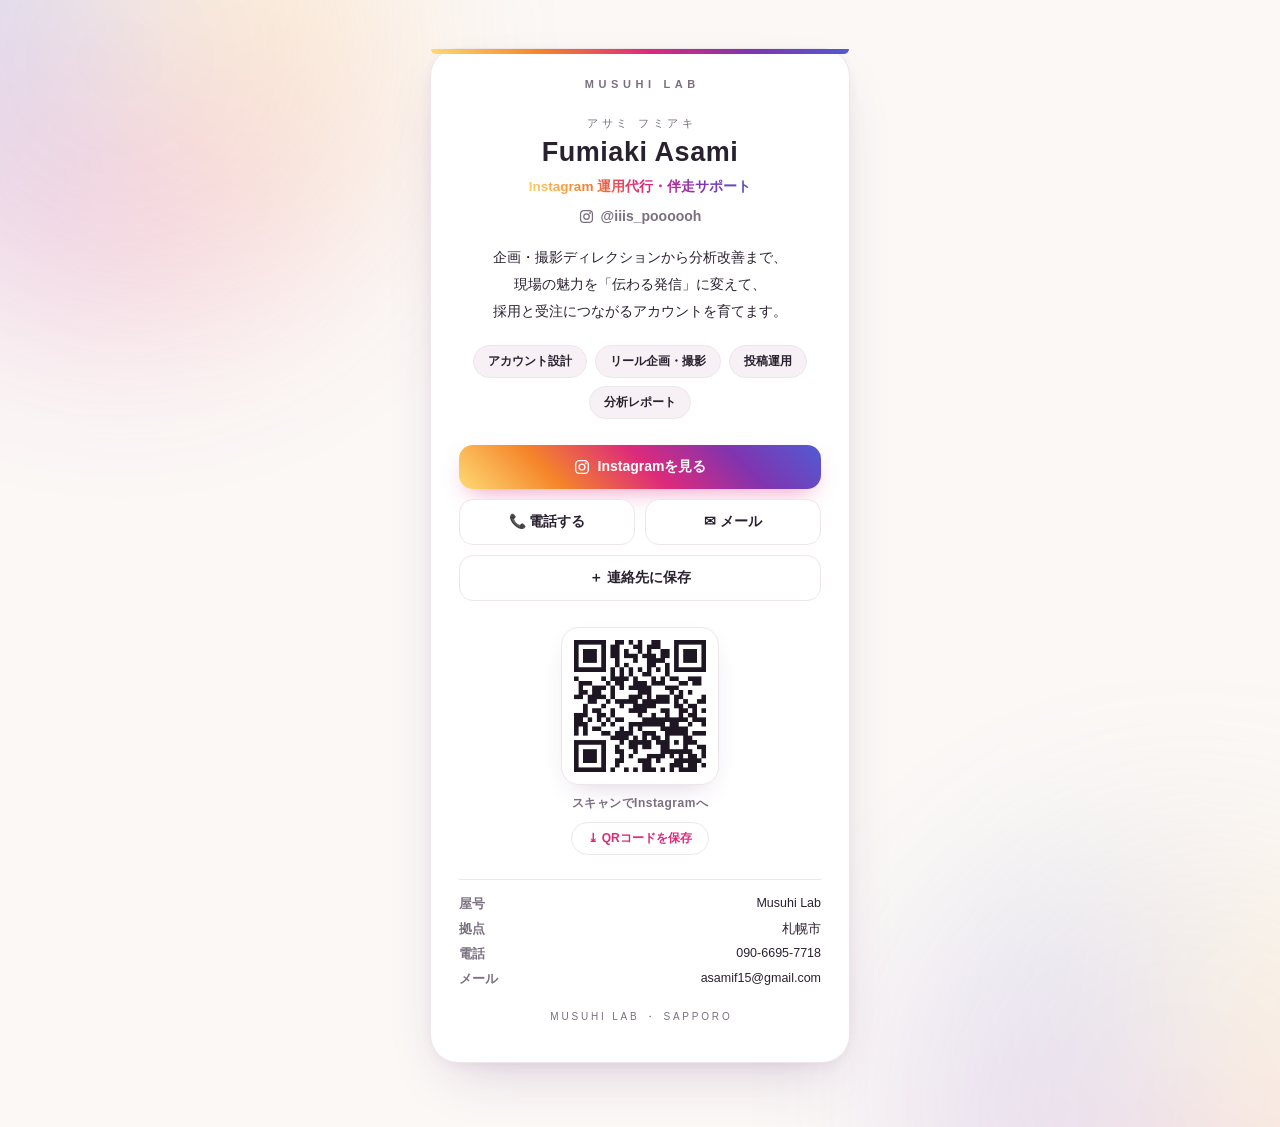
==== index.html @ e3f8425b "feat: Musuhi Lab online business card" ====
<!DOCTYPE html>
<html lang="ja">
<head>
<meta charset="utf-8">
<meta name="viewport" content="width=device-width, initial-scale=1">
<title>Fumiaki Asami｜Musuhi Lab オンライン名刺</title>
<meta name="description" content="Musuhi Lab（札幌）Fumiaki Asami — Instagram運用代行・伴走サポートのオンライン名刺">
<meta property="og:title" content="Fumiaki Asami｜Musuhi Lab">
<meta property="og:description" content="Instagram運用代行・伴走サポート（札幌）">
<link rel="icon" href="data:image/svg+xml,<svg xmlns=%22http://www.w3.org/2000/svg%22 viewBox=%220 0 100 100%22><text y=%22.9em%22 font-size=%2290%22>📸</text></svg>">
</head>
<body>
<style>
  :root {
    --bg: #FBF8F6;
    --card: #FFFFFF;
    --ink: #2A2130;
    --muted: #7A6F80;
    --line: #EDE6EA;
    --chip-bg: #F7F0F4;
    --btn-ghost: #FFFFFF;
    --shadow: 0 24px 60px -24px rgba(90, 40, 110, .25), 0 4px 16px -6px rgba(90, 40, 110, .12);
    --ig: linear-gradient(45deg, #FEDA75 0%, #F58529 26%, #DD2A7B 52%, #8134AF 76%, #515BD4 100%);
  }
  @media (prefers-color-scheme: dark) {
    :root {
      --bg: #151018;
      --card: #201826;
      --ink: #F4EEF5;
      --muted: #A99DB0;
      --line: #372B3E;
      --chip-bg: #2B2132;
      --btn-ghost: #261D2D;
      --shadow: 0 24px 60px -24px rgba(0, 0, 0, .6), 0 4px 16px -6px rgba(0, 0, 0, .4);
    }
  }
  :root[data-theme="light"] {
    --bg: #FBF8F6;
    --card: #FFFFFF;
    --ink: #2A2130;
    --muted: #7A6F80;
    --line: #EDE6EA;
    --chip-bg: #F7F0F4;
    --btn-ghost: #FFFFFF;
    --shadow: 0 24px 60px -24px rgba(90, 40, 110, .25), 0 4px 16px -6px rgba(90, 40, 110, .12);
  }
  :root[data-theme="dark"] {
    --bg: #151018;
    --card: #201826;
    --ink: #F4EEF5;
    --muted: #A99DB0;
    --line: #372B3E;
    --chip-bg: #2B2132;
    --btn-ghost: #261D2D;
    --shadow: 0 24px 60px -24px rgba(0, 0, 0, .6), 0 4px 16px -6px rgba(0, 0, 0, .4);
  }

  * { box-sizing: border-box; }

  body {
    margin: 0;
    background: var(--bg);
    color: var(--ink);
    font-family: "Hiragino Kaku Gothic ProN", "Hiragino Sans", "Yu Gothic", "Noto Sans JP", sans-serif;
    -webkit-font-smoothing: antialiased;
    min-height: 100vh;
  }

  .stage {
    min-height: 100vh;
    display: flex;
    align-items: center;
    justify-content: center;
    padding: 48px 20px 64px;
    position: relative;
    overflow: hidden;
  }
  .glow {
    position: absolute;
    width: 560px; height: 560px;
    border-radius: 50%;
    filter: blur(90px);
    opacity: .18;
    background: conic-gradient(from 30deg, #FEDA75, #F58529, #DD2A7B, #8134AF, #515BD4, #FEDA75);
    pointer-events: none;
  }
  .glow.a { top: -220px; left: -160px; }
  .glow.b { bottom: -260px; right: -180px; opacity: .13; }

  .card {
    position: relative;
    width: 100%;
    max-width: 420px;
    background: var(--card);
    border: 1px solid var(--line);
    border-radius: 28px;
    box-shadow: var(--shadow);
    padding: 0 28px 28px;
    animation: rise .6s cubic-bezier(.2, .7, .2, 1) both;
  }
  @keyframes rise {
    from { opacity: 0; transform: translateY(14px); }
    to   { opacity: 1; transform: none; }
  }
  @media (prefers-reduced-motion: reduce) {
    .card { animation: none; }
  }

  .topline {
    height: 5px;
    background: var(--ig);
    border-radius: 0 0 6px 6px;
    margin: 0 -28px 0;
  }

  .masthead {
    text-align: center;
    margin-top: 24px;
    font-family: "Avenir Next", "Futura", "Helvetica Neue", sans-serif;
    font-size: 11px;
    font-weight: 600;
    letter-spacing: .42em;
    padding-left: .42em;
    color: var(--muted);
  }

  .id {
    text-align: center;
    margin-top: 26px;
  }
  .kana {
    font-size: 11px;
    letter-spacing: .34em;
    color: var(--muted);
    margin: 0 0 6px;
    padding-left: .34em;
  }
  h1 {
    font-family: "Avenir Next", "Futura", "Helvetica Neue", sans-serif;
    font-size: 27px;
    font-weight: 600;
    letter-spacing: .02em;
    margin: 0;
    text-wrap: balance;
  }
  .role {
    display: inline-block;
    margin-top: 10px;
    font-size: 13.5px;
    font-weight: 700;
    background: var(--ig);
    -webkit-background-clip: text;
    background-clip: text;
    color: transparent;
  }

  .handle {
    display: flex;
    align-items: center;
    justify-content: center;
    gap: 7px;
    margin-top: 12px;
    font-size: 14px;
  }
  .handle a {
    display: flex;
    align-items: center;
    gap: 7px;
    color: var(--muted);
    text-decoration: none;
    font-weight: 600;
  }
  .handle a:hover { color: #DD2A7B; }
  .handle svg { display: block; }

  .bio {
    margin: 20px auto 0;
    max-width: 32em;
    font-size: 13.5px;
    line-height: 2;
    color: var(--ink);
    text-align: center;
  }

  .chips {
    display: flex;
    flex-wrap: wrap;
    justify-content: center;
    gap: 8px;
    margin-top: 20px;
    padding: 0;
    list-style: none;
  }
  .chips li {
    font-size: 12px;
    font-weight: 600;
    padding: 7px 14px;
    border-radius: 999px;
    background: var(--chip-bg);
    border: 1px solid var(--line);
  }

  .actions {
    display: flex;
    flex-direction: column;
    gap: 10px;
    margin-top: 26px;
  }
  .btn {
    display: flex;
    align-items: center;
    justify-content: center;
    gap: 8px;
    padding: 13px 16px;
    border-radius: 14px;
    font-size: 14px;
    font-weight: 700;
    text-decoration: none;
    border: 1px solid var(--line);
    color: var(--ink);
    background: var(--btn-ghost);
    transition: transform .15s ease, box-shadow .15s ease;
  }
  .btn:hover { transform: translateY(-1px); }
  .btn:focus-visible {
    outline: 3px solid #DD2A7B;
    outline-offset: 2px;
  }
  .btn.primary {
    background: var(--ig);
    border: none;
    color: #fff;
    box-shadow: 0 10px 24px -10px rgba(221, 42, 123, .55);
  }
  .btn-row {
    display: grid;
    grid-template-columns: 1fr 1fr;
    gap: 10px;
  }

  .qr-sec {
    margin-top: 26px;
    display: flex;
    flex-direction: column;
    align-items: center;
    gap: 10px;
  }
  .qr-card {
    background: #FFFFFF;
    border: 1px solid var(--line);
    border-radius: 18px;
    padding: 12px;
    box-shadow: 0 10px 28px -14px rgba(90, 40, 110, .3);
  }
  .qr-card img {
    width: 132px;
    height: 132px;
    display: block;
  }
  .qr-note {
    margin: 0;
    font-size: 12px;
    font-weight: 600;
    letter-spacing: .04em;
    color: var(--muted);
  }
  .qr-dl {
    font-size: 12px;
    font-weight: 700;
    color: #DD2A7B;
    text-decoration: none;
    border: 1px solid var(--line);
    border-radius: 999px;
    padding: 7px 16px;
    background: var(--btn-ghost);
  }
  .qr-dl:focus-visible {
    outline: 3px solid #DD2A7B;
    outline-offset: 2px;
  }

  .meta {
    margin-top: 24px;
    border-top: 1px solid var(--line);
    padding-top: 16px;
    display: grid;
    gap: 8px;
    font-size: 12.5px;
  }
  .meta .row {
    display: flex;
    justify-content: space-between;
    gap: 16px;
  }
  .meta dt { color: var(--muted); font-weight: 600; }
  .meta dd { margin: 0; text-align: right; }
  .meta a { color: inherit; text-decoration: none; }

  .foot {
    text-align: center;
    margin-top: 22px;
    font-family: "Avenir Next", "Futura", "Helvetica Neue", sans-serif;
    font-size: 10px;
    color: var(--muted);
    letter-spacing: .28em;
    padding-left: .28em;
  }
</style>

<div class="stage">
  <div class="glow a"></div>
  <div class="glow b"></div>

  <main class="card">
    <div class="topline"></div>

    <p class="masthead">MUSUHI LAB</p>

    <header class="id">
      <p class="kana">アサミ フミアキ</p>
      <h1>Fumiaki Asami</h1>
      <span class="role">Instagram 運用代行・伴走サポート</span>
      <p class="handle">
        <a href="https://www.instagram.com/iiis_poooooh/" target="_blank" rel="noopener">
          <svg width="15" height="15" viewBox="0 0 24 24" fill="none" stroke="currentColor" stroke-width="2" stroke-linecap="round" aria-hidden="true">
            <rect x="2.5" y="2.5" width="19" height="19" rx="5.5"/>
            <circle cx="12" cy="12" r="4.4"/>
            <circle cx="17.6" cy="6.4" r="0.5" fill="currentColor"/>
          </svg>
          @iiis_poooooh
        </a>
      </p>
    </header>

    <p class="bio">
      企画・撮影ディレクションから分析改善まで、<br>
      現場の魅力を「伝わる発信」に変えて、<br>
      採用と受注につながるアカウントを育てます。
    </p>

    <ul class="chips">
      <li>アカウント設計</li>
      <li>リール企画・撮影</li>
      <li>投稿運用</li>
      <li>分析レポート</li>
    </ul>

    <div class="actions">
      <a class="btn primary" href="https://www.instagram.com/iiis_poooooh/" target="_blank" rel="noopener">
        <svg width="16" height="16" viewBox="0 0 24 24" fill="none" stroke="currentColor" stroke-width="2" stroke-linecap="round" aria-hidden="true">
          <rect x="2.5" y="2.5" width="19" height="19" rx="5.5"/>
          <circle cx="12" cy="12" r="4.4"/>
          <circle cx="17.6" cy="6.4" r="0.5" fill="currentColor"/>
        </svg>
        Instagramを見る
      </a>
      <div class="btn-row">
        <a class="btn" href="tel:09066957718">📞 電話する</a>
        <a class="btn" href="mailto:asamif15@gmail.com">✉ メール</a>
      </div>
      <a class="btn" id="save-vcard" href="#" download="fumiaki-asami-musuhi-lab.vcf">＋ 連絡先に保存</a>
    </div>

    <div class="qr-sec">
      <div class="qr-card">
        <img id="qr-img" alt="Instagram QRコード（@iiis_poooooh）" src="[data-uri]">
      </div>
      <p class="qr-note">スキャンでInstagramへ</p>
      <a class="qr-dl" id="qr-dl" href="#" download="musuhi-lab_instagram_qr.png">⤓ QRコードを保存</a>
    </div>

    <dl class="meta">
      <div class="row"><dt>屋号</dt><dd>Musuhi Lab</dd></div>
      <div class="row"><dt>拠点</dt><dd>札幌市</dd></div>
      <div class="row"><dt>電話</dt><dd><a href="tel:09066957718">090-6695-7718</a></dd></div>
      <div class="row"><dt>メール</dt><dd><a href="mailto:asamif15@gmail.com">asamif15@gmail.com</a></dd></div>
    </dl>

    <p class="foot">MUSUHI LAB ・ SAPPORO</p>
  </main>
</div>

<script>
  (function () {
    var vcard = [
      "BEGIN:VCARD",
      "VERSION:3.0",
      "N:Asami;Fumiaki;;;",
      "FN:Fumiaki Asami",
      "ORG:Musuhi Lab",
      "TITLE:Instagram運用代行",
      "TEL;TYPE=CELL:090-6695-7718",
      "EMAIL:asamif15@gmail.com",
      "URL:https://www.instagram.com/iiis_poooooh/",
      "ADR;TYPE=WORK:;;;札幌市;;;Japan",
      "END:VCARD"
    ].join("\n");
    var link = document.getElementById("save-vcard");
    link.href = "data:text/vcard;charset=utf-8," + encodeURIComponent(vcard);
    document.getElementById("qr-dl").href = document.getElementById("qr-img").src;
  })();
</script>

</body>
</html>
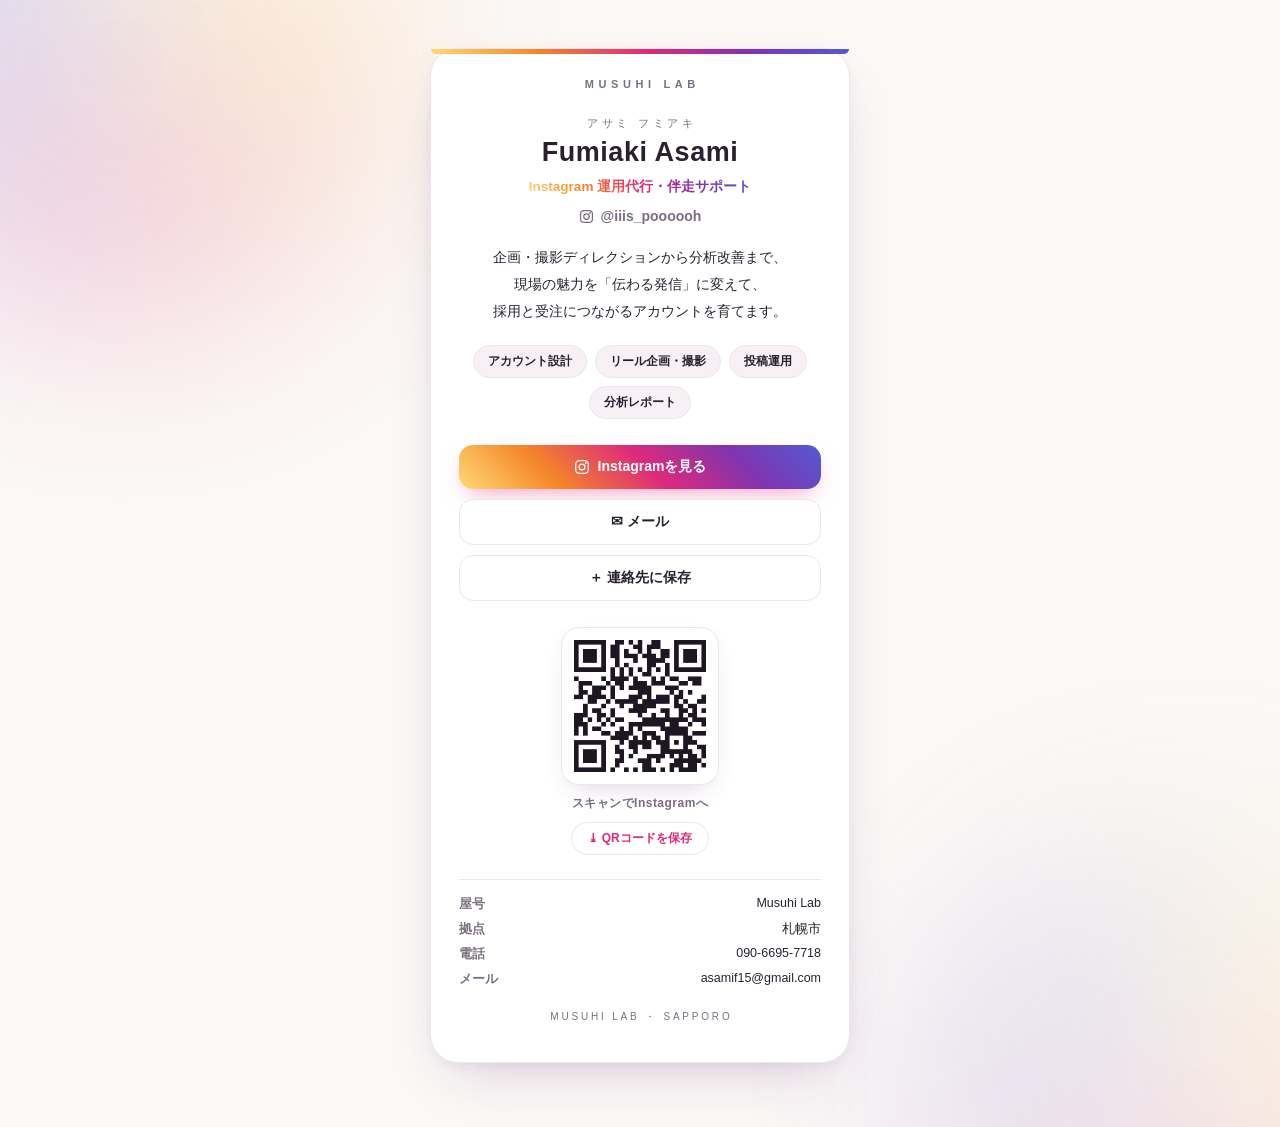
==== commit d492adc8: "fix: remove call button from actions" ====
--- a/index.html
+++ b/index.html
@@ -232,12 +232,6 @@
     color: #fff;
     box-shadow: 0 10px 24px -10px rgba(221, 42, 123, .55);
   }
-  .btn-row {
-    display: grid;
-    grid-template-columns: 1fr 1fr;
-    gap: 10px;
-  }
-
   .qr-sec {
     margin-top: 26px;
     display: flex;
@@ -354,10 +348,7 @@
         </svg>
         Instagramを見る
       </a>
-      <div class="btn-row">
-        <a class="btn" href="tel:09066957718">📞 電話する</a>
-        <a class="btn" href="mailto:asamif15@gmail.com">✉ メール</a>
-      </div>
+      <a class="btn" href="mailto:asamif15@gmail.com">✉ メール</a>
       <a class="btn" id="save-vcard" href="#" download="fumiaki-asami-musuhi-lab.vcf">＋ 連絡先に保存</a>
     </div>
 
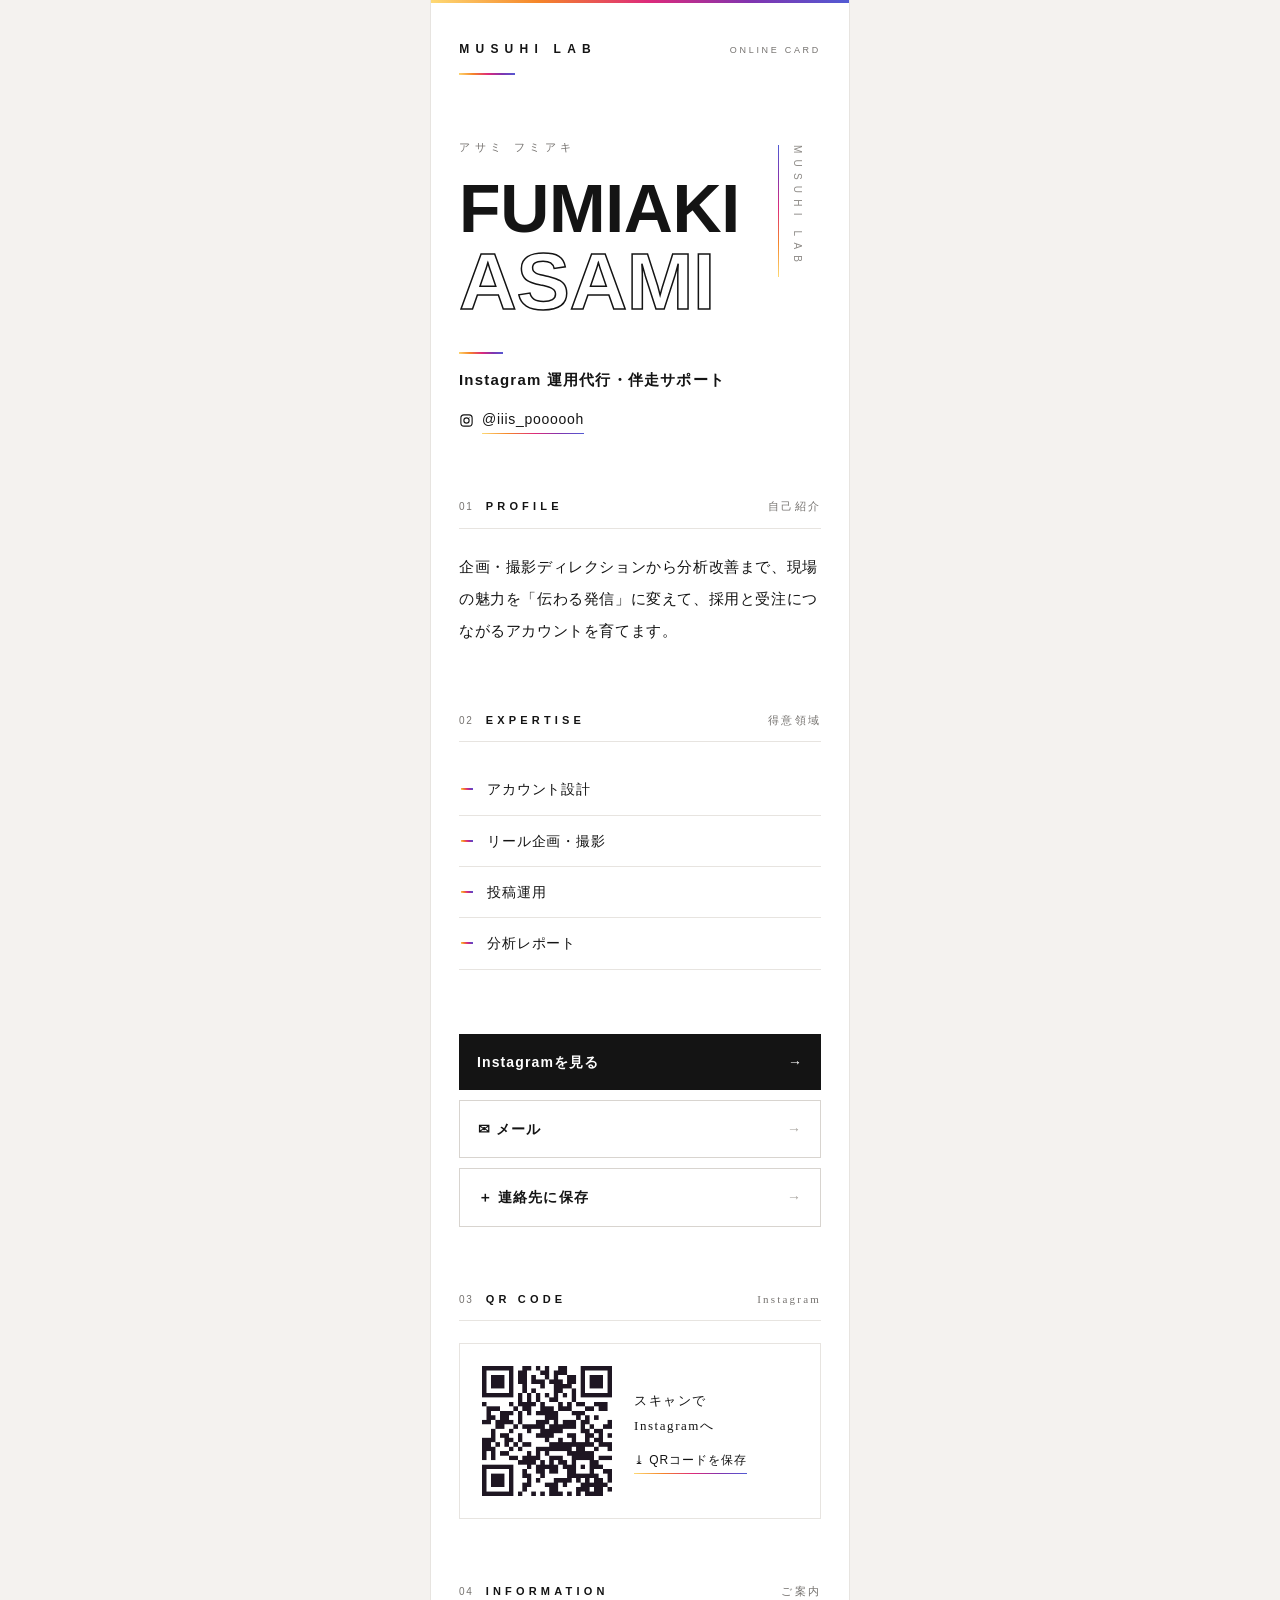
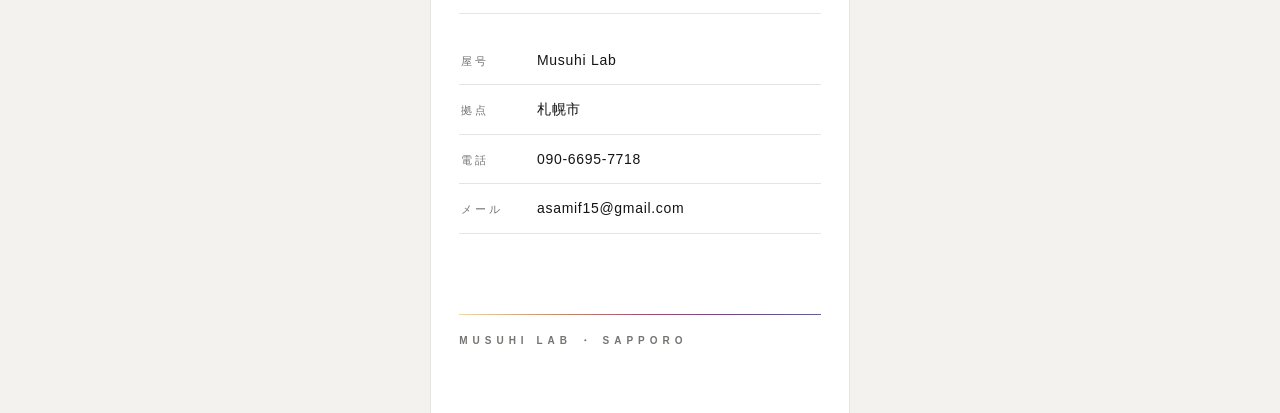
==== commit 4d74ae76: "feat: switch to Editorial Type design" ====
--- a/index.html
+++ b/index.html
@@ -1,396 +1,356 @@
 <!DOCTYPE html>
 <html lang="ja">
 <head>
-<meta charset="utf-8">
+<meta charset="UTF-8">
 <meta name="viewport" content="width=device-width, initial-scale=1">
+<meta name="theme-color" content="#ffffff">
 <title>Fumiaki Asami｜Musuhi Lab オンライン名刺</title>
 <meta name="description" content="Musuhi Lab（札幌）Fumiaki Asami — Instagram運用代行・伴走サポートのオンライン名刺">
 <meta property="og:title" content="Fumiaki Asami｜Musuhi Lab">
 <meta property="og:description" content="Instagram運用代行・伴走サポート（札幌）">
 <link rel="icon" href="data:image/svg+xml,<svg xmlns=%22http://www.w3.org/2000/svg%22 viewBox=%220 0 100 100%22><text y=%22.9em%22 font-size=%2290%22>📸</text></svg>">
+<style>
+  :root{
+    --ig: linear-gradient(45deg,#FEDA75,#F58529 26%,#DD2A7B 52%,#8134AF 76%,#515BD4);
+    --ink:#141414;
+    --sub:#767370;
+    --hair:#e7e4e0;
+    --paper:#ffffff;
+    --ground:#f4f2ef;
+    --sans:"Avenir Next","Futura","Helvetica Neue",Helvetica,"Hiragino Kaku Gothic ProN","Hiragino Sans","Yu Gothic",sans-serif;
+    --serif:"Hiragino Mincho ProN","Hiragino Mincho Pro","Yu Mincho",serif;
+  }
+  *,*::before,*::after{ margin:0; padding:0; box-sizing:border-box; }
+  html{ -webkit-text-size-adjust:100%; }
+  body{
+    background:var(--ground);
+    color:var(--ink);
+    font-family:var(--sans);
+    font-feature-settings:"palt";
+    line-height:1.6;
+  }
+  .page{
+    position:relative;
+    max-width:420px;
+    margin:0 auto;
+    min-height:100dvh;
+    background:var(--paper);
+    padding:0 28px 64px;
+    overflow:hidden;
+  }
+  @media (min-width:480px){
+    .page{ border-left:1px solid var(--hair); border-right:1px solid var(--hair); }
+  }
+  .toprule{
+    position:absolute; top:0; left:0; right:0;
+    height:3px; background:var(--ig);
+  }
+
+  /* ---------- masthead ---------- */
+  .masthead{
+    padding-top:40px;
+    display:flex; align-items:baseline; justify-content:space-between;
+  }
+  .masthead .brand{
+    font-size:12px; font-weight:600;
+    letter-spacing:.52em; text-indent:.02em;
+    text-transform:uppercase;
+  }
+  .masthead .issue{
+    font-size:9px; letter-spacing:.3em; color:var(--sub);
+    text-transform:uppercase;
+  }
+  .rule-grad{
+    display:block; width:56px; height:2px;
+    background:var(--ig); margin-top:14px;
+  }
+
+  /* ---------- hero ---------- */
+  .hero{
+    position:relative;
+    padding:64px 34px 0 0;
+  }
+  .brand-vertical{
+    position:absolute; top:70px; right:0;
+    display:flex; gap:10px; align-items:flex-start;
+  }
+  .brand-vertical .vline{ width:1px; height:132px; background:var(--ig); }
+  .brand-vertical .vtext{
+    writing-mode:vertical-rl;
+    font-size:10px; font-weight:500;
+    letter-spacing:.62em; color:#8d8a86;
+    text-transform:uppercase;
+  }
+  .kana{
+    font-size:11px; letter-spacing:.42em; color:var(--sub);
+    margin-bottom:18px;
+  }
+  .name{
+    font-weight:800; line-height:.98;
+    letter-spacing:-.015em;
+    display:block;
+  }
+  .name .name-strong{
+    display:block;
+    font-size:clamp(46px,16.5vw,68px);
+    font-weight:800;
+  }
+  .name .name-outline{
+    display:block;
+    font-size:clamp(52px,19.5vw,80px);
+    font-weight:700;
+    color:transparent;
+    -webkit-text-stroke:1.5px var(--ink);
+    margin-top:2px;
+  }
+  @supports not (-webkit-text-stroke:1px black){
+    .name .name-outline{ color:var(--ink); font-weight:200; }
+  }
+  .role-rule{ display:block; width:44px; height:2px; background:var(--ig); margin:30px 0 14px; }
+  .role{
+    font-size:15px; font-weight:600; letter-spacing:.08em;
+  }
+  .handle{ margin-top:16px; display:flex; align-items:center; gap:8px; color:var(--ink); }
+  .handle svg{ flex:none; color:var(--ink); }
+  .handle a{
+    color:var(--ink); text-decoration:none;
+    font-size:14px; font-weight:500; letter-spacing:.05em;
+    padding-bottom:4px;
+    background-image:var(--ig);
+    background-repeat:no-repeat;
+    background-size:100% 1px;
+    background-position:left bottom;
+  }
+  .handle a:hover{ background-size:100% 2px; }
+
+  /* ---------- sections ---------- */
+  .section{ margin-top:64px; }
+  .label{
+    display:flex; align-items:baseline; gap:12px;
+    padding-bottom:12px; margin-bottom:22px;
+    border-bottom:1px solid var(--hair);
+    font-weight:500;
+  }
+  .label .num{
+    font-size:10px; letter-spacing:.18em; color:var(--sub);
+  }
+  .label .en{
+    font-size:11px; font-weight:600; letter-spacing:.38em;
+    text-transform:uppercase;
+  }
+  .label .ja{
+    margin-left:auto;
+    font-family:var(--serif);
+    font-size:11px; letter-spacing:.2em; color:var(--sub);
+    font-style:normal; font-weight:400;
+  }
+  .bio{
+    font-family:var(--serif);
+    font-size:15px; line-height:2.15;
+    letter-spacing:.04em;
+    text-align:left;
+  }
+
+  /* ---------- expertise list ---------- */
+  .list{ list-style:none; }
+  .list li{
+    display:flex; align-items:center; gap:14px;
+    padding:14px 2px;
+    border-bottom:1px solid var(--hair);
+    font-size:14px; font-weight:500; letter-spacing:.06em;
+  }
+  .list li::before{
+    content:""; flex:none;
+    width:12px; height:2px;
+    background:var(--ig);
+  }
+
+  /* ---------- actions ---------- */
+  .actions{ display:flex; flex-direction:column; gap:10px; }
+  .btn{
+    display:flex; align-items:center; justify-content:space-between;
+    padding:17px 18px;
+    text-decoration:none;
+    font-size:14px; font-weight:600; letter-spacing:.08em;
+    transition:opacity .2s ease, background-color .2s ease;
+  }
+  .btn::after{ content:"→"; font-weight:400; }
+  .btn-primary{
+    background:var(--ink); color:#fff;
+    box-shadow:inset 0 -2px 0 0 transparent;
+  }
+  .btn-primary::after{ color:#fff; }
+  .btn-primary:hover{ opacity:.88; }
+  .btn-line{
+    border:1px solid #d8d4cf; color:var(--ink); background:#fff;
+  }
+  .btn-line::after{ color:#a9a5a0; }
+  .btn-line:hover{ background:#faf9f7; }
+  .btn:active{ opacity:.75; }
+
+  /* ---------- QR ---------- */
+  .qr-box{
+    display:flex; align-items:center; gap:22px;
+    border:1px solid var(--hair);
+    background:#fff;
+    padding:22px;
+  }
+  .qr-box img{
+    display:block;
+    width:130px; height:130px;
+    max-width:100%;
+    flex:none;
+    background:#fff;
+  }
+  .qr-text{ min-width:0; }
+  .qr-cap{
+    font-family:var(--serif);
+    font-size:13px; letter-spacing:.12em; line-height:1.9;
+  }
+  .qr-dl{
+    display:inline-block;
+    white-space:nowrap;
+    margin-top:12px;
+    color:var(--ink); text-decoration:none;
+    font-size:12px; font-weight:500; letter-spacing:.08em;
+    padding-bottom:4px;
+    background-image:var(--ig);
+    background-repeat:no-repeat;
+    background-size:100% 1px;
+    background-position:left bottom;
+  }
+  .qr-dl:hover{ background-size:100% 2px; }
+  @media (max-width:340px){
+    .qr-box{ flex-direction:column; align-items:flex-start; }
+  }
+
+  /* ---------- info ---------- */
+  .info .row{
+    display:grid; grid-template-columns:76px 1fr;
+    align-items:baseline;
+    padding:13px 2px;
+    border-bottom:1px solid var(--hair);
+  }
+  .info dt{
+    font-size:11px; letter-spacing:.28em; color:var(--sub);
+    font-weight:500;
+  }
+  .info dd{
+    font-size:14px; letter-spacing:.05em; font-weight:500;
+    overflow-wrap:anywhere;
+  }
+
+  /* ---------- footer ---------- */
+  .footer{ margin-top:80px; }
+  .footer .rule-grad-full{
+    display:block; width:100%; height:1px; background:var(--ig);
+  }
+  .footer p{
+    margin-top:18px;
+    font-size:10px; font-weight:600;
+    letter-spacing:.5em; text-indent:.02em;
+    color:var(--sub);
+    text-transform:uppercase;
+  }
+
+  /* ---------- motion ---------- */
+  @keyframes rise{
+    from{ opacity:0; transform:translateY(14px); }
+    to{ opacity:1; transform:translateY(0); }
+  }
+  .fade{ animation:rise .7s ease both; }
+  .d1{ animation-delay:.05s; } .d2{ animation-delay:.15s; }
+  .d3{ animation-delay:.25s; } .d4{ animation-delay:.35s; }
+  .d5{ animation-delay:.45s; } .d6{ animation-delay:.55s; }
+  .d7{ animation-delay:.65s; }
+  @media (prefers-reduced-motion: reduce){
+    *,*::before,*::after{ animation:none !important; transition:none !important; }
+  }
+</style>
 </head>
 <body>
-<style>
-  :root {
-    --bg: #FBF8F6;
-    --card: #FFFFFF;
-    --ink: #2A2130;
-    --muted: #7A6F80;
-    --line: #EDE6EA;
-    --chip-bg: #F7F0F4;
-    --btn-ghost: #FFFFFF;
-    --shadow: 0 24px 60px -24px rgba(90, 40, 110, .25), 0 4px 16px -6px rgba(90, 40, 110, .12);
-    --ig: linear-gradient(45deg, #FEDA75 0%, #F58529 26%, #DD2A7B 52%, #8134AF 76%, #515BD4 100%);
-  }
-  @media (prefers-color-scheme: dark) {
-    :root {
-      --bg: #151018;
-      --card: #201826;
-      --ink: #F4EEF5;
-      --muted: #A99DB0;
-      --line: #372B3E;
-      --chip-bg: #2B2132;
-      --btn-ghost: #261D2D;
-      --shadow: 0 24px 60px -24px rgba(0, 0, 0, .6), 0 4px 16px -6px rgba(0, 0, 0, .4);
-    }
-  }
-  :root[data-theme="light"] {
-    --bg: #FBF8F6;
-    --card: #FFFFFF;
-    --ink: #2A2130;
-    --muted: #7A6F80;
-    --line: #EDE6EA;
-    --chip-bg: #F7F0F4;
-    --btn-ghost: #FFFFFF;
-    --shadow: 0 24px 60px -24px rgba(90, 40, 110, .25), 0 4px 16px -6px rgba(90, 40, 110, .12);
-  }
-  :root[data-theme="dark"] {
-    --bg: #151018;
-    --card: #201826;
-    --ink: #F4EEF5;
-    --muted: #A99DB0;
-    --line: #372B3E;
-    --chip-bg: #2B2132;
-    --btn-ghost: #261D2D;
-    --shadow: 0 24px 60px -24px rgba(0, 0, 0, .6), 0 4px 16px -6px rgba(0, 0, 0, .4);
-  }
-
-  * { box-sizing: border-box; }
-
-  body {
-    margin: 0;
-    background: var(--bg);
-    color: var(--ink);
-    font-family: "Hiragino Kaku Gothic ProN", "Hiragino Sans", "Yu Gothic", "Noto Sans JP", sans-serif;
-    -webkit-font-smoothing: antialiased;
-    min-height: 100vh;
-  }
-
-  .stage {
-    min-height: 100vh;
-    display: flex;
-    align-items: center;
-    justify-content: center;
-    padding: 48px 20px 64px;
-    position: relative;
-    overflow: hidden;
-  }
-  .glow {
-    position: absolute;
-    width: 560px; height: 560px;
-    border-radius: 50%;
-    filter: blur(90px);
-    opacity: .18;
-    background: conic-gradient(from 30deg, #FEDA75, #F58529, #DD2A7B, #8134AF, #515BD4, #FEDA75);
-    pointer-events: none;
-  }
-  .glow.a { top: -220px; left: -160px; }
-  .glow.b { bottom: -260px; right: -180px; opacity: .13; }
-
-  .card {
-    position: relative;
-    width: 100%;
-    max-width: 420px;
-    background: var(--card);
-    border: 1px solid var(--line);
-    border-radius: 28px;
-    box-shadow: var(--shadow);
-    padding: 0 28px 28px;
-    animation: rise .6s cubic-bezier(.2, .7, .2, 1) both;
-  }
-  @keyframes rise {
-    from { opacity: 0; transform: translateY(14px); }
-    to   { opacity: 1; transform: none; }
-  }
-  @media (prefers-reduced-motion: reduce) {
-    .card { animation: none; }
-  }
-
-  .topline {
-    height: 5px;
-    background: var(--ig);
-    border-radius: 0 0 6px 6px;
-    margin: 0 -28px 0;
-  }
-
-  .masthead {
-    text-align: center;
-    margin-top: 24px;
-    font-family: "Avenir Next", "Futura", "Helvetica Neue", sans-serif;
-    font-size: 11px;
-    font-weight: 600;
-    letter-spacing: .42em;
-    padding-left: .42em;
-    color: var(--muted);
-  }
-
-  .id {
-    text-align: center;
-    margin-top: 26px;
-  }
-  .kana {
-    font-size: 11px;
-    letter-spacing: .34em;
-    color: var(--muted);
-    margin: 0 0 6px;
-    padding-left: .34em;
-  }
-  h1 {
-    font-family: "Avenir Next", "Futura", "Helvetica Neue", sans-serif;
-    font-size: 27px;
-    font-weight: 600;
-    letter-spacing: .02em;
-    margin: 0;
-    text-wrap: balance;
-  }
-  .role {
-    display: inline-block;
-    margin-top: 10px;
-    font-size: 13.5px;
-    font-weight: 700;
-    background: var(--ig);
-    -webkit-background-clip: text;
-    background-clip: text;
-    color: transparent;
-  }
-
-  .handle {
-    display: flex;
-    align-items: center;
-    justify-content: center;
-    gap: 7px;
-    margin-top: 12px;
-    font-size: 14px;
-  }
-  .handle a {
-    display: flex;
-    align-items: center;
-    gap: 7px;
-    color: var(--muted);
-    text-decoration: none;
-    font-weight: 600;
-  }
-  .handle a:hover { color: #DD2A7B; }
-  .handle svg { display: block; }
-
-  .bio {
-    margin: 20px auto 0;
-    max-width: 32em;
-    font-size: 13.5px;
-    line-height: 2;
-    color: var(--ink);
-    text-align: center;
-  }
-
-  .chips {
-    display: flex;
-    flex-wrap: wrap;
-    justify-content: center;
-    gap: 8px;
-    margin-top: 20px;
-    padding: 0;
-    list-style: none;
-  }
-  .chips li {
-    font-size: 12px;
-    font-weight: 600;
-    padding: 7px 14px;
-    border-radius: 999px;
-    background: var(--chip-bg);
-    border: 1px solid var(--line);
-  }
-
-  .actions {
-    display: flex;
-    flex-direction: column;
-    gap: 10px;
-    margin-top: 26px;
-  }
-  .btn {
-    display: flex;
-    align-items: center;
-    justify-content: center;
-    gap: 8px;
-    padding: 13px 16px;
-    border-radius: 14px;
-    font-size: 14px;
-    font-weight: 700;
-    text-decoration: none;
-    border: 1px solid var(--line);
-    color: var(--ink);
-    background: var(--btn-ghost);
-    transition: transform .15s ease, box-shadow .15s ease;
-  }
-  .btn:hover { transform: translateY(-1px); }
-  .btn:focus-visible {
-    outline: 3px solid #DD2A7B;
-    outline-offset: 2px;
-  }
-  .btn.primary {
-    background: var(--ig);
-    border: none;
-    color: #fff;
-    box-shadow: 0 10px 24px -10px rgba(221, 42, 123, .55);
-  }
-  .qr-sec {
-    margin-top: 26px;
-    display: flex;
-    flex-direction: column;
-    align-items: center;
-    gap: 10px;
-  }
-  .qr-card {
-    background: #FFFFFF;
-    border: 1px solid var(--line);
-    border-radius: 18px;
-    padding: 12px;
-    box-shadow: 0 10px 28px -14px rgba(90, 40, 110, .3);
-  }
-  .qr-card img {
-    width: 132px;
-    height: 132px;
-    display: block;
-  }
-  .qr-note {
-    margin: 0;
-    font-size: 12px;
-    font-weight: 600;
-    letter-spacing: .04em;
-    color: var(--muted);
-  }
-  .qr-dl {
-    font-size: 12px;
-    font-weight: 700;
-    color: #DD2A7B;
-    text-decoration: none;
-    border: 1px solid var(--line);
-    border-radius: 999px;
-    padding: 7px 16px;
-    background: var(--btn-ghost);
-  }
-  .qr-dl:focus-visible {
-    outline: 3px solid #DD2A7B;
-    outline-offset: 2px;
-  }
-
-  .meta {
-    margin-top: 24px;
-    border-top: 1px solid var(--line);
-    padding-top: 16px;
-    display: grid;
-    gap: 8px;
-    font-size: 12.5px;
-  }
-  .meta .row {
-    display: flex;
-    justify-content: space-between;
-    gap: 16px;
-  }
-  .meta dt { color: var(--muted); font-weight: 600; }
-  .meta dd { margin: 0; text-align: right; }
-  .meta a { color: inherit; text-decoration: none; }
-
-  .foot {
-    text-align: center;
-    margin-top: 22px;
-    font-family: "Avenir Next", "Futura", "Helvetica Neue", sans-serif;
-    font-size: 10px;
-    color: var(--muted);
-    letter-spacing: .28em;
-    padding-left: .28em;
-  }
-</style>
-
-<div class="stage">
-  <div class="glow a"></div>
-  <div class="glow b"></div>
-
-  <main class="card">
-    <div class="topline"></div>
-
-    <p class="masthead">MUSUHI LAB</p>
-
-    <header class="id">
-      <p class="kana">アサミ フミアキ</p>
-      <h1>Fumiaki Asami</h1>
-      <span class="role">Instagram 運用代行・伴走サポート</span>
-      <p class="handle">
-        <a href="https://www.instagram.com/iiis_poooooh/" target="_blank" rel="noopener">
-          <svg width="15" height="15" viewBox="0 0 24 24" fill="none" stroke="currentColor" stroke-width="2" stroke-linecap="round" aria-hidden="true">
-            <rect x="2.5" y="2.5" width="19" height="19" rx="5.5"/>
-            <circle cx="12" cy="12" r="4.4"/>
-            <circle cx="17.6" cy="6.4" r="0.5" fill="currentColor"/>
-          </svg>
-          @iiis_poooooh
-        </a>
-      </p>
-    </header>
-
-    <p class="bio">
-      企画・撮影ディレクションから分析改善まで、<br>
-      現場の魅力を「伝わる発信」に変えて、<br>
-      採用と受注につながるアカウントを育てます。
+<div class="page">
+  <span class="toprule" aria-hidden="true"></span>
+
+  <header class="masthead fade d1">
+    <p class="brand">MUSUHI LAB</p>
+    <p class="issue">Online Card</p>
+  </header>
+  <span class="rule-grad fade d1" aria-hidden="true"></span>
+
+  <section class="hero fade d2">
+    <div class="brand-vertical" aria-hidden="true">
+      <span class="vline"></span>
+      <span class="vtext">MUSUHI LAB</span>
+    </div>
+    <p class="kana">アサミ フミアキ</p>
+    <h1 class="name">
+      <span class="name-strong">FUMIAKI</span>
+      <span class="name-outline">ASAMI</span>
+    </h1>
+    <span class="role-rule" aria-hidden="true"></span>
+    <p class="role">Instagram 運用代行・伴走サポート</p>
+    <p class="handle">
+      <svg width="15" height="15" viewBox="0 0 24 24" fill="none" stroke="currentColor" stroke-width="1.8" stroke-linecap="round" stroke-linejoin="round" aria-hidden="true"><rect x="3" y="3" width="18" height="18" rx="5"/><circle cx="12" cy="12" r="4.2"/><circle cx="17.2" cy="6.8" r="0.7" fill="currentColor" stroke="none"/></svg>
+      <a href="https://www.instagram.com/iiis_poooooh/" target="_blank" rel="noopener">@iiis_poooooh</a>
     </p>
-
-    <ul class="chips">
+  </section>
+
+  <section class="section fade d3">
+    <h2 class="label"><span class="num">01</span><span class="en">Profile</span><span class="ja">自己紹介</span></h2>
+    <p class="bio">企画・撮影ディレクションから分析改善まで、現場の魅力を「伝わる発信」に変えて、採用と受注につながるアカウントを育てます。</p>
+  </section>
+
+  <section class="section fade d4">
+    <h2 class="label"><span class="num">02</span><span class="en">Expertise</span><span class="ja">得意領域</span></h2>
+    <ul class="list">
       <li>アカウント設計</li>
       <li>リール企画・撮影</li>
       <li>投稿運用</li>
       <li>分析レポート</li>
     </ul>
-
-    <div class="actions">
-      <a class="btn primary" href="https://www.instagram.com/iiis_poooooh/" target="_blank" rel="noopener">
-        <svg width="16" height="16" viewBox="0 0 24 24" fill="none" stroke="currentColor" stroke-width="2" stroke-linecap="round" aria-hidden="true">
-          <rect x="2.5" y="2.5" width="19" height="19" rx="5.5"/>
-          <circle cx="12" cy="12" r="4.4"/>
-          <circle cx="17.6" cy="6.4" r="0.5" fill="currentColor"/>
-        </svg>
-        Instagramを見る
-      </a>
-      <a class="btn" href="mailto:asamif15@gmail.com">✉ メール</a>
-      <a class="btn" id="save-vcard" href="#" download="fumiaki-asami-musuhi-lab.vcf">＋ 連絡先に保存</a>
+  </section>
+
+  <section class="section actions fade d5">
+    <a class="btn btn-primary" href="https://www.instagram.com/iiis_poooooh/" target="_blank" rel="noopener"><span>Instagramを見る</span></a>
+    <a class="btn btn-line" href="mailto:asamif15@gmail.com"><span>✉ メール</span></a>
+    <a class="btn btn-line" id="save-vcard" href="#" download="fumiaki-asami-musuhi-lab.vcf"><span>＋ 連絡先に保存</span></a>
+  </section>
+
+  <section class="section fade d6">
+    <h2 class="label"><span class="num">03</span><span class="en">QR Code</span><span class="ja">Instagram</span></h2>
+    <div class="qr-box">
+      <img id="qr-img" src="[data-uri]" alt="Instagram QRコード" width="130" height="130">
+      <div class="qr-text">
+        <p class="qr-cap">スキャンで<br>Instagramへ</p>
+        <a id="qr-dl" class="qr-dl" href="#" download="musuhi-lab_instagram_qr.png">⤓ QRコードを保存</a>
+      </div>
     </div>
-
-    <div class="qr-sec">
-      <div class="qr-card">
-        <img id="qr-img" alt="Instagram QRコード（@iiis_poooooh）" src="[data-uri]">
-      </div>
-      <p class="qr-note">スキャンでInstagramへ</p>
-      <a class="qr-dl" id="qr-dl" href="#" download="musuhi-lab_instagram_qr.png">⤓ QRコードを保存</a>
-    </div>
-
-    <dl class="meta">
+  </section>
+
+  <section class="section fade d7">
+    <h2 class="label"><span class="num">04</span><span class="en">Information</span><span class="ja">ご案内</span></h2>
+    <dl class="info">
       <div class="row"><dt>屋号</dt><dd>Musuhi Lab</dd></div>
       <div class="row"><dt>拠点</dt><dd>札幌市</dd></div>
-      <div class="row"><dt>電話</dt><dd><a href="tel:09066957718">090-6695-7718</a></dd></div>
-      <div class="row"><dt>メール</dt><dd><a href="mailto:asamif15@gmail.com">asamif15@gmail.com</a></dd></div>
+      <div class="row"><dt>電話</dt><dd>090-6695-7718</dd></div>
+      <div class="row"><dt>メール</dt><dd>asamif15@gmail.com</dd></div>
     </dl>
-
-    <p class="foot">MUSUHI LAB ・ SAPPORO</p>
-  </main>
+  </section>
+
+  <footer class="footer fade d7">
+    <span class="rule-grad-full" aria-hidden="true"></span>
+    <p>MUSUHI LAB ・ SAPPORO</p>
+  </footer>
 </div>
-
 <script>
-  (function () {
-    var vcard = [
-      "BEGIN:VCARD",
-      "VERSION:3.0",
-      "N:Asami;Fumiaki;;;",
-      "FN:Fumiaki Asami",
-      "ORG:Musuhi Lab",
-      "TITLE:Instagram運用代行",
-      "TEL;TYPE=CELL:090-6695-7718",
-      "EMAIL:asamif15@gmail.com",
-      "URL:https://www.instagram.com/iiis_poooooh/",
-      "ADR;TYPE=WORK:;;;札幌市;;;Japan",
-      "END:VCARD"
-    ].join("\n");
-    var link = document.getElementById("save-vcard");
-    link.href = "data:text/vcard;charset=utf-8," + encodeURIComponent(vcard);
-    document.getElementById("qr-dl").href = document.getElementById("qr-img").src;
-  })();
+(function(){
+  var vcard=["BEGIN:VCARD","VERSION:3.0","N:Asami;Fumiaki;;;","FN:Fumiaki Asami","ORG:Musuhi Lab","TITLE:Instagram\u904b\u7528\u4ee3\u884c","TEL;TYPE=CELL:090-6695-7718","EMAIL:asamif15@gmail.com","URL:https://www.instagram.com/iiis_poooooh/","ADR;TYPE=WORK:;;;\u672d\u5e4c\u5e02;;;Japan","END:VCARD"].join("\n");
+  var sv=document.getElementById("save-vcard");
+  if(sv) sv.href="data:text/vcard;charset=utf-8,"+encodeURIComponent(vcard);
+  var qi=document.getElementById("qr-img"), qd=document.getElementById("qr-dl");
+  if(qi&&qd) qd.href=qi.src;
+})();
 </script>
-
 </body>
-</html>
+</html>
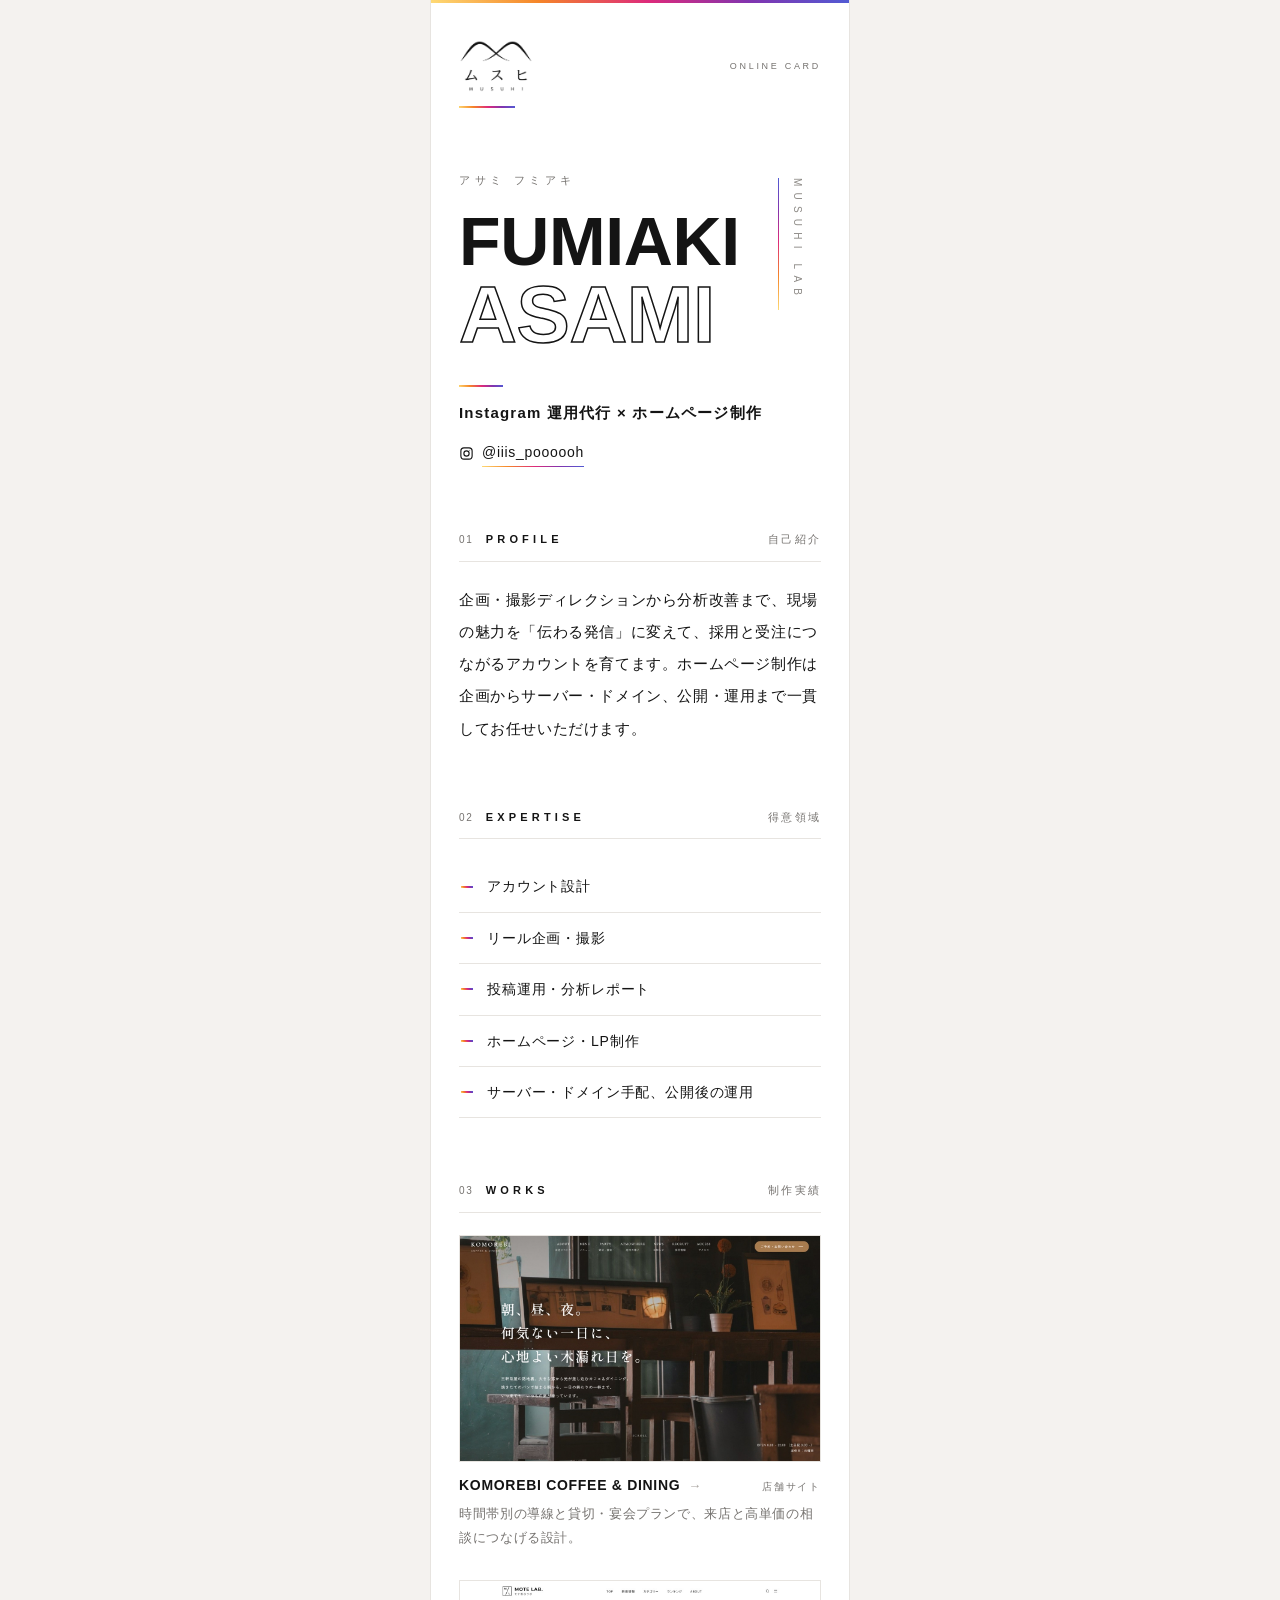
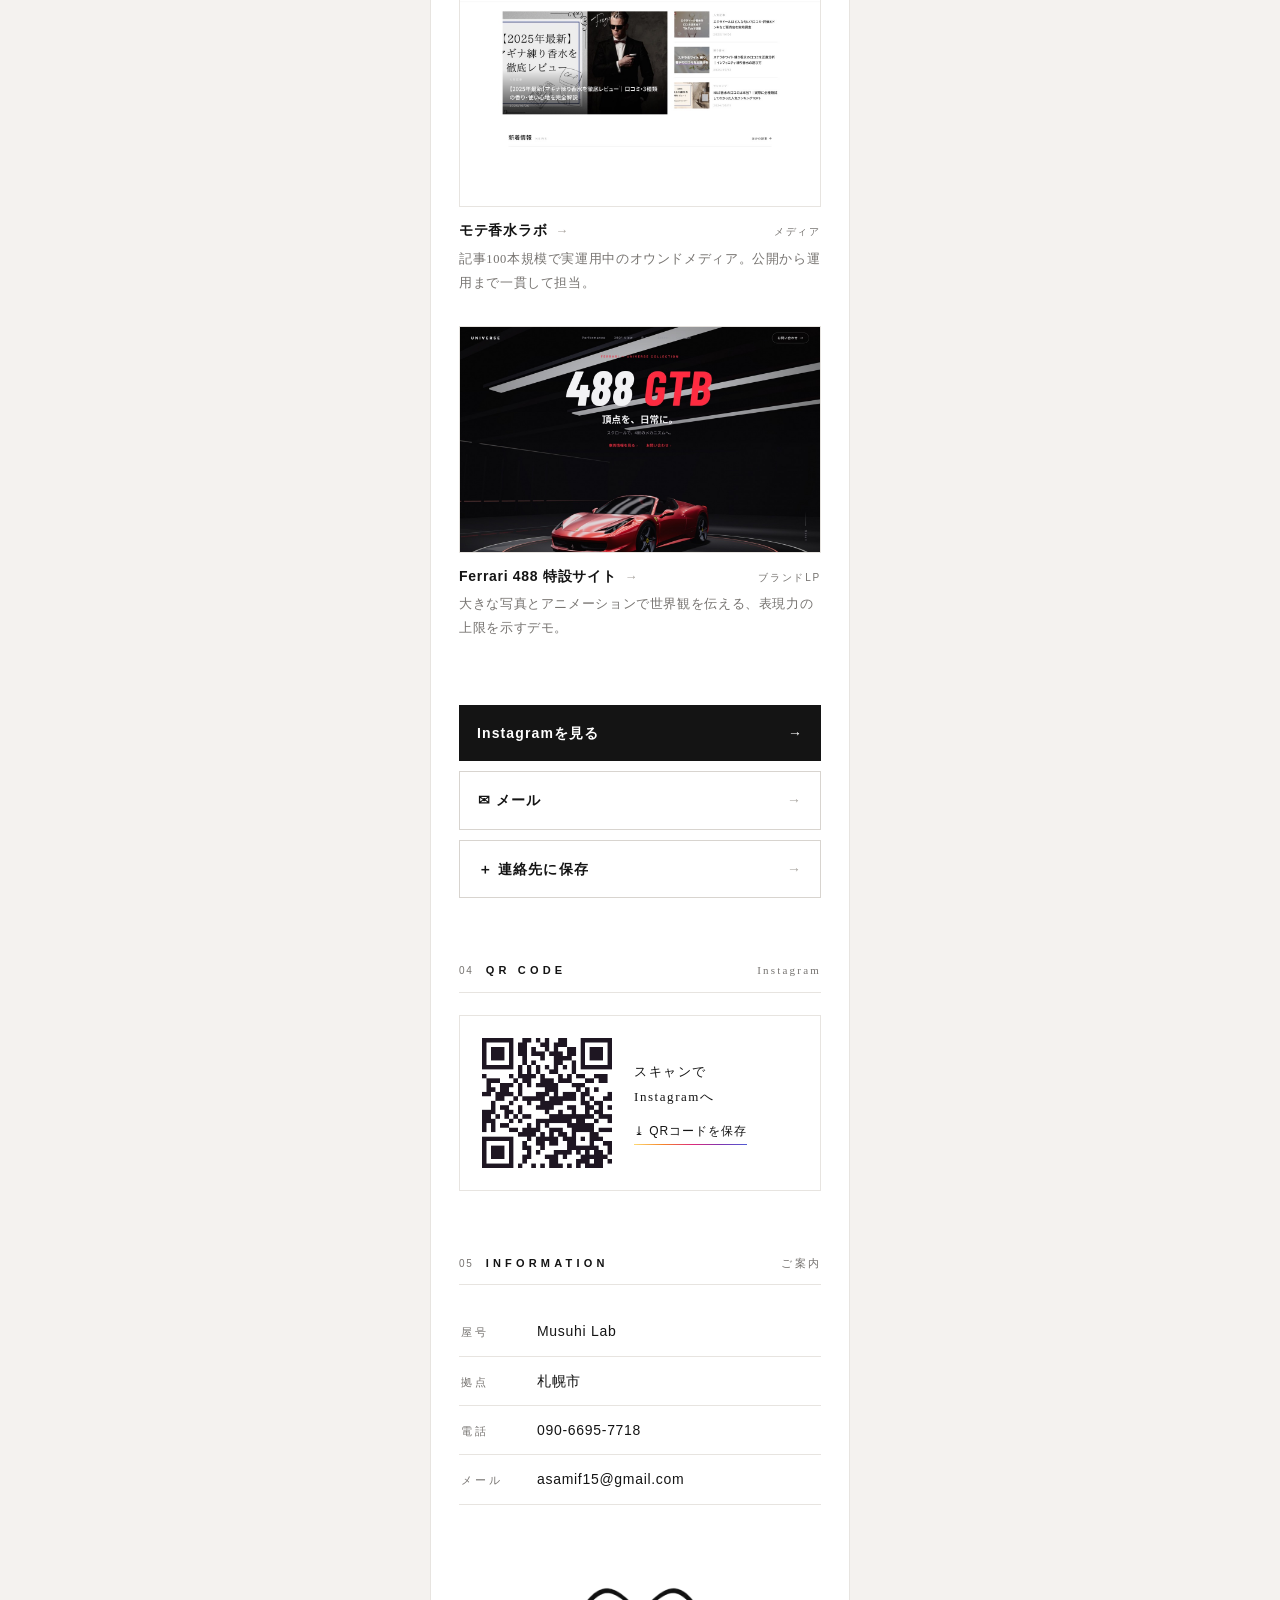
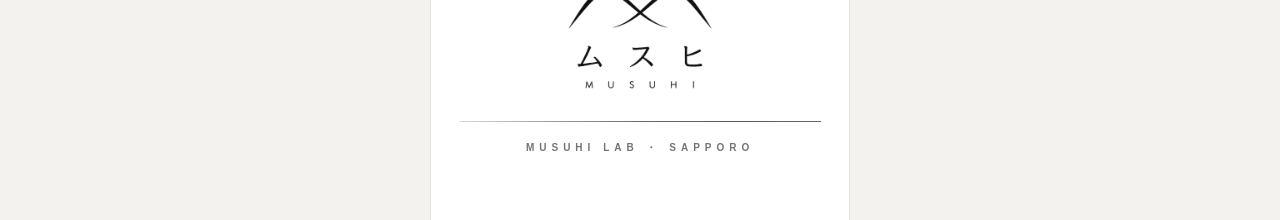
==== commit f0e083c3: "更新: ムスヒロゴと制作実績3件（HP制作提案の素材）を追加、HP制作の訴求を強化 Co-authored-by: Cursor <cursoragent@cursor.com>" ====
--- a/index.html
+++ b/index.html
@@ -5,9 +5,10 @@
 <meta name="viewport" content="width=device-width, initial-scale=1">
 <meta name="theme-color" content="#ffffff">
 <title>Fumiaki Asami｜Musuhi Lab オンライン名刺</title>
-<meta name="description" content="Musuhi Lab（札幌）Fumiaki Asami — Instagram運用代行・伴走サポートのオンライン名刺">
+<meta name="description" content="Musuhi Lab（札幌）Fumiaki Asami — Instagram運用代行とホームページ制作のオンライン名刺">
 <meta property="og:title" content="Fumiaki Asami｜Musuhi Lab">
-<meta property="og:description" content="Instagram運用代行・伴走サポート（札幌）">
+<meta property="og:description" content="Instagram運用代行 × ホームページ制作（札幌）">
+<meta property="og:image" content="https://nakajimaakimasa-cpu.github.io/musuhi-lab/assets/logo.png">
 <link rel="icon" href="data:image/svg+xml,<svg xmlns=%22http://www.w3.org/2000/svg%22 viewBox=%220 0 100 100%22><text y=%22.9em%22 font-size=%2290%22>📸</text></svg>">
 <style>
   :root{
@@ -49,12 +50,10 @@
   /* ---------- masthead ---------- */
   .masthead{
     padding-top:40px;
-    display:flex; align-items:baseline; justify-content:space-between;
-  }
-  .masthead .brand{
-    font-size:12px; font-weight:600;
-    letter-spacing:.52em; text-indent:.02em;
-    text-transform:uppercase;
+    display:flex; align-items:center; justify-content:space-between;
+  }
+  .masthead .brand-logo{
+    display:block; height:52px; width:auto;
   }
   .masthead .issue{
     font-size:9px; letter-spacing:.3em; color:var(--sub);
@@ -163,6 +162,40 @@
     content:""; flex:none;
     width:12px; height:2px;
     background:var(--ig);
+  }
+
+  /* ---------- works ---------- */
+  .works{ display:flex; flex-direction:column; gap:30px; }
+  .work{
+    display:block; text-decoration:none; color:var(--ink);
+  }
+  .work .shot{
+    display:block; width:100%; height:auto;
+    border:1px solid var(--hair);
+    transition:opacity .25s ease;
+  }
+  .work:hover .shot{ opacity:.85; }
+  .work .work-head{
+    margin-top:12px;
+    display:flex; align-items:baseline; justify-content:space-between; gap:12px;
+  }
+  .work .work-title{
+    font-size:14px; font-weight:600; letter-spacing:.05em;
+  }
+  .work .work-title::after{
+    content:"→"; font-weight:400; color:#a9a5a0;
+    margin-left:8px; font-size:13px;
+  }
+  .work .work-tag{
+    flex:none;
+    font-size:10px; letter-spacing:.18em; color:var(--sub);
+    text-transform:uppercase;
+  }
+  .work .work-note{
+    margin-top:6px;
+    font-family:var(--serif);
+    font-size:12.5px; line-height:1.9; letter-spacing:.05em;
+    color:var(--sub);
   }
 
   /* ---------- actions ---------- */
@@ -242,11 +275,16 @@
 
   /* ---------- footer ---------- */
   .footer{ margin-top:80px; }
+  .footer .footer-logo{
+    display:block; margin:0 auto 30px;
+    width:150px; height:auto;
+  }
   .footer .rule-grad-full{
     display:block; width:100%; height:1px; background:var(--ig);
   }
   .footer p{
     margin-top:18px;
+    text-align:center;
     font-size:10px; font-weight:600;
     letter-spacing:.5em; text-indent:.02em;
     color:var(--sub);
@@ -262,7 +300,7 @@
   .d1{ animation-delay:.05s; } .d2{ animation-delay:.15s; }
   .d3{ animation-delay:.25s; } .d4{ animation-delay:.35s; }
   .d5{ animation-delay:.45s; } .d6{ animation-delay:.55s; }
-  .d7{ animation-delay:.65s; }
+  .d7{ animation-delay:.65s; } .d8{ animation-delay:.75s; }
   @media (prefers-reduced-motion: reduce){
     *,*::before,*::after{ animation:none !important; transition:none !important; }
   }
@@ -273,7 +311,7 @@
   <span class="toprule" aria-hidden="true"></span>
 
   <header class="masthead fade d1">
-    <p class="brand">MUSUHI LAB</p>
+    <img class="brand-logo" src="assets/logo.png" alt="ムスヒ MUSUHI" width="720" height="509">
     <p class="issue">Online Card</p>
   </header>
   <span class="rule-grad fade d1" aria-hidden="true"></span>
@@ -289,7 +327,7 @@
       <span class="name-outline">ASAMI</span>
     </h1>
     <span class="role-rule" aria-hidden="true"></span>
-    <p class="role">Instagram 運用代行・伴走サポート</p>
+    <p class="role">Instagram 運用代行 × ホームページ制作</p>
     <p class="handle">
       <svg width="15" height="15" viewBox="0 0 24 24" fill="none" stroke="currentColor" stroke-width="1.8" stroke-linecap="round" stroke-linejoin="round" aria-hidden="true"><rect x="3" y="3" width="18" height="18" rx="5"/><circle cx="12" cy="12" r="4.2"/><circle cx="17.2" cy="6.8" r="0.7" fill="currentColor" stroke="none"/></svg>
       <a href="https://www.instagram.com/iiis_poooooh/" target="_blank" rel="noopener">@iiis_poooooh</a>
@@ -298,7 +336,7 @@
 
   <section class="section fade d3">
     <h2 class="label"><span class="num">01</span><span class="en">Profile</span><span class="ja">自己紹介</span></h2>
-    <p class="bio">企画・撮影ディレクションから分析改善まで、現場の魅力を「伝わる発信」に変えて、採用と受注につながるアカウントを育てます。</p>
+    <p class="bio">企画・撮影ディレクションから分析改善まで、現場の魅力を「伝わる発信」に変えて、採用と受注につながるアカウントを育てます。ホームページ制作は企画からサーバー・ドメイン、公開・運用まで一貫してお任せいただけます。</p>
   </section>
 
   <section class="section fade d4">
@@ -306,19 +344,50 @@
     <ul class="list">
       <li>アカウント設計</li>
       <li>リール企画・撮影</li>
-      <li>投稿運用</li>
-      <li>分析レポート</li>
+      <li>投稿運用・分析レポート</li>
+      <li>ホームページ・LP制作</li>
+      <li>サーバー・ドメイン手配、公開後の運用</li>
     </ul>
   </section>
 
-  <section class="section actions fade d5">
+  <section class="section fade d5">
+    <h2 class="label"><span class="num">03</span><span class="en">Works</span><span class="ja">制作実績</span></h2>
+    <div class="works">
+      <a class="work" href="https://cerulean-hummingbird-59263c.netlify.app/" target="_blank" rel="noopener">
+        <img class="shot" src="assets/work_komorebi.jpg" alt="KOMOREBI COFFEE & DINING のサイト画面" width="1200" height="750" loading="lazy">
+        <div class="work-head">
+          <span class="work-title">KOMOREBI COFFEE &amp; DINING</span>
+          <span class="work-tag">店舗サイト</span>
+        </div>
+        <p class="work-note">時間帯別の導線と貸切・宴会プランで、来店と高単価の相談につなげる設計。</p>
+      </a>
+      <a class="work" href="https://fdaigakuprogress.com/" target="_blank" rel="noopener">
+        <img class="shot" src="assets/work_perfume.jpg" alt="モテ香水ラボのサイト画面" width="1200" height="750" loading="lazy">
+        <div class="work-head">
+          <span class="work-title">モテ香水ラボ</span>
+          <span class="work-tag">メディア</span>
+        </div>
+        <p class="work-note">記事100本規模で実運用中のオウンドメディア。公開から運用まで一貫して担当。</p>
+      </a>
+      <a class="work" href="https://ferrari-488-site.vercel.app/" target="_blank" rel="noopener">
+        <img class="shot" src="assets/work_ferrari.jpg" alt="Ferrari 488 特設サイトの画面" width="1200" height="750" loading="lazy">
+        <div class="work-head">
+          <span class="work-title">Ferrari 488 特設サイト</span>
+          <span class="work-tag">ブランドLP</span>
+        </div>
+        <p class="work-note">大きな写真とアニメーションで世界観を伝える、表現力の上限を示すデモ。</p>
+      </a>
+    </div>
+  </section>
+
+  <section class="section actions fade d6">
     <a class="btn btn-primary" href="https://www.instagram.com/iiis_poooooh/" target="_blank" rel="noopener"><span>Instagramを見る</span></a>
     <a class="btn btn-line" href="mailto:asamif15@gmail.com"><span>✉ メール</span></a>
     <a class="btn btn-line" id="save-vcard" href="#" download="fumiaki-asami-musuhi-lab.vcf"><span>＋ 連絡先に保存</span></a>
   </section>
 
-  <section class="section fade d6">
-    <h2 class="label"><span class="num">03</span><span class="en">QR Code</span><span class="ja">Instagram</span></h2>
+  <section class="section fade d7">
+    <h2 class="label"><span class="num">04</span><span class="en">QR Code</span><span class="ja">Instagram</span></h2>
     <div class="qr-box">
       <img id="qr-img" src="[data-uri]" alt="Instagram QRコード" width="130" height="130">
       <div class="qr-text">
@@ -328,8 +397,8 @@
     </div>
   </section>
 
-  <section class="section fade d7">
-    <h2 class="label"><span class="num">04</span><span class="en">Information</span><span class="ja">ご案内</span></h2>
+  <section class="section fade d8">
+    <h2 class="label"><span class="num">05</span><span class="en">Information</span><span class="ja">ご案内</span></h2>
     <dl class="info">
       <div class="row"><dt>屋号</dt><dd>Musuhi Lab</dd></div>
       <div class="row"><dt>拠点</dt><dd>札幌市</dd></div>
@@ -338,14 +407,15 @@
     </dl>
   </section>
 
-  <footer class="footer fade d7">
+  <footer class="footer fade d8">
+    <img class="footer-logo" src="assets/logo.png" alt="" aria-hidden="true" width="720" height="509" loading="lazy">
     <span class="rule-grad-full" aria-hidden="true"></span>
     <p>MUSUHI LAB ・ SAPPORO</p>
   </footer>
 </div>
 <script>
 (function(){
-  var vcard=["BEGIN:VCARD","VERSION:3.0","N:Asami;Fumiaki;;;","FN:Fumiaki Asami","ORG:Musuhi Lab","TITLE:Instagram\u904b\u7528\u4ee3\u884c","TEL;TYPE=CELL:090-6695-7718","EMAIL:asamif15@gmail.com","URL:https://www.instagram.com/iiis_poooooh/","ADR;TYPE=WORK:;;;\u672d\u5e4c\u5e02;;;Japan","END:VCARD"].join("\n");
+  var vcard=["BEGIN:VCARD","VERSION:3.0","N:Asami;Fumiaki;;;","FN:Fumiaki Asami","ORG:Musuhi Lab","TITLE:Instagram\u904b\u7528\u4ee3\u884c\u30fb\u30db\u30fc\u30e0\u30da\u30fc\u30b8\u5236\u4f5c","TEL;TYPE=CELL:090-6695-7718","EMAIL:asamif15@gmail.com","URL:https://www.instagram.com/iiis_poooooh/","ADR;TYPE=WORK:;;;\u672d\u5e4c\u5e02;;;Japan","END:VCARD"].join("\n");
   var sv=document.getElementById("save-vcard");
   if(sv) sv.href="data:text/vcard;charset=utf-8,"+encodeURIComponent(vcard);
   var qi=document.getElementById("qr-img"), qd=document.getElementById("qr-dl");
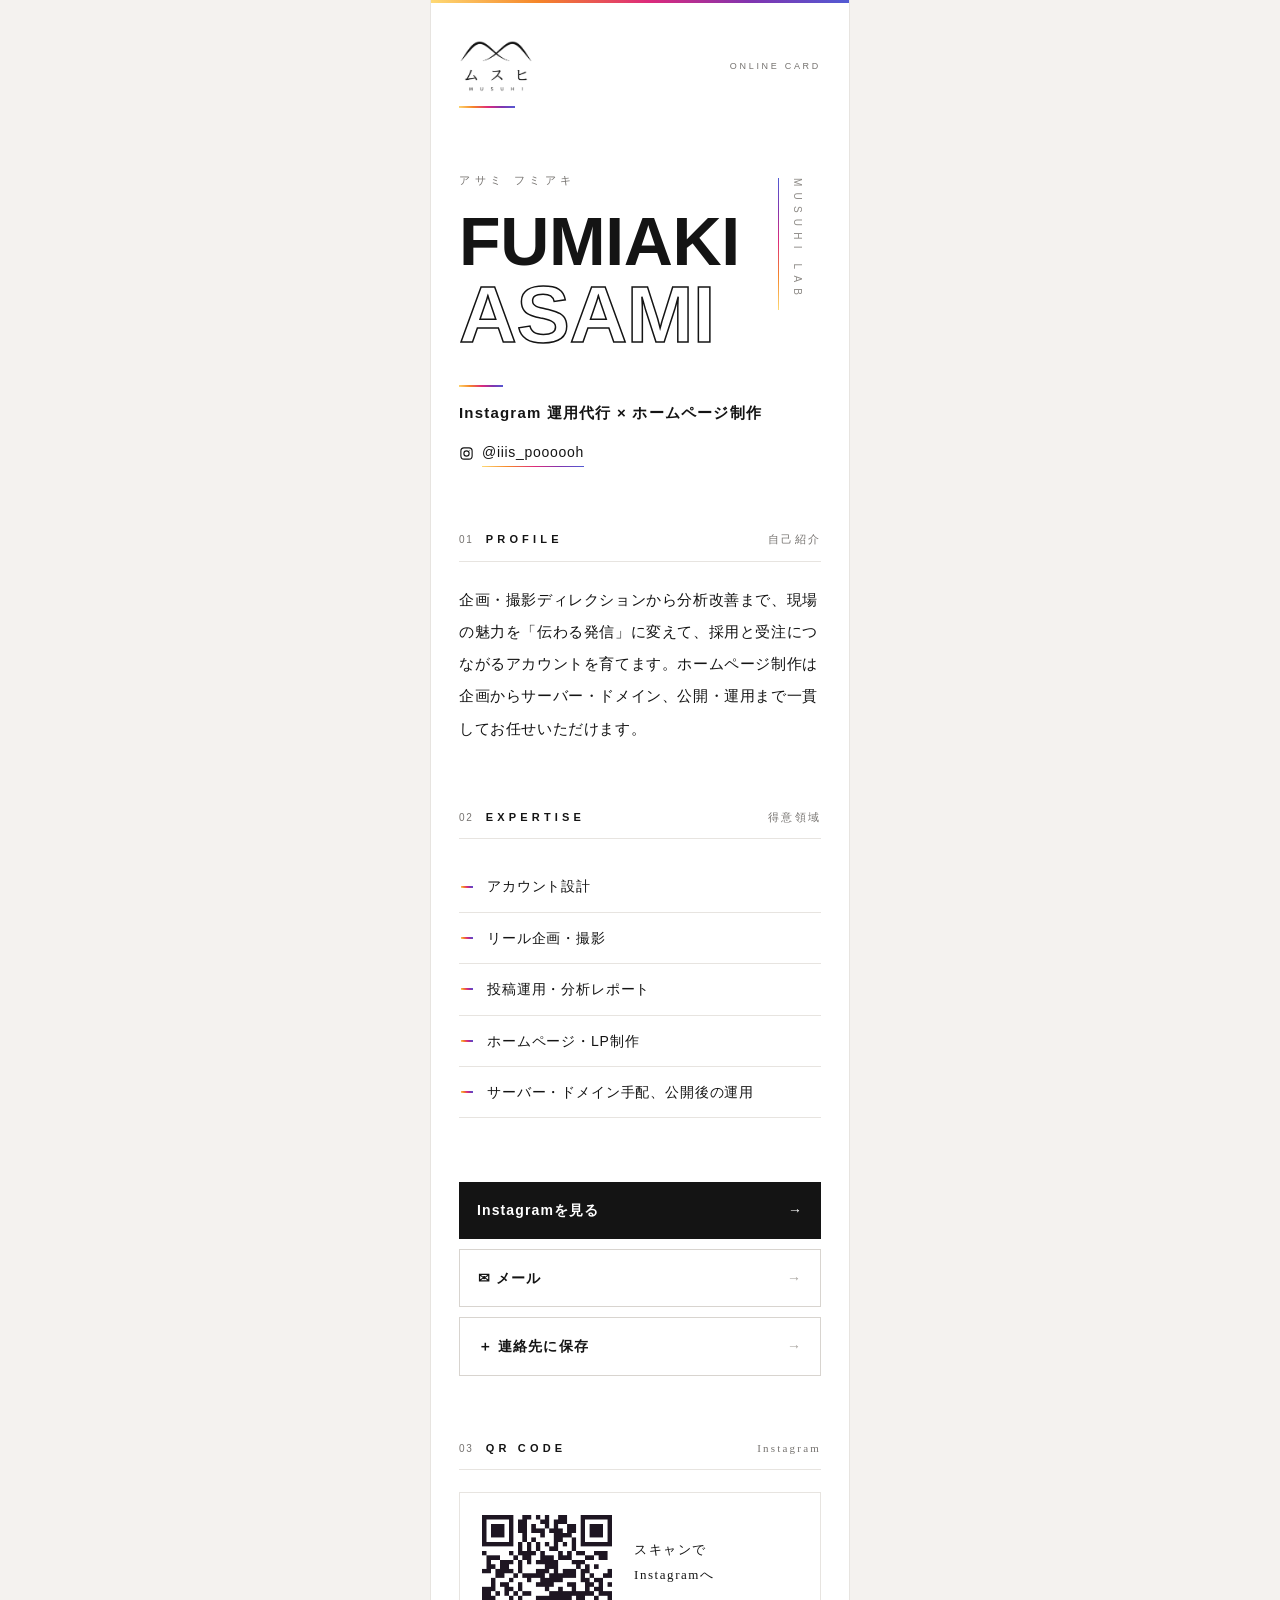
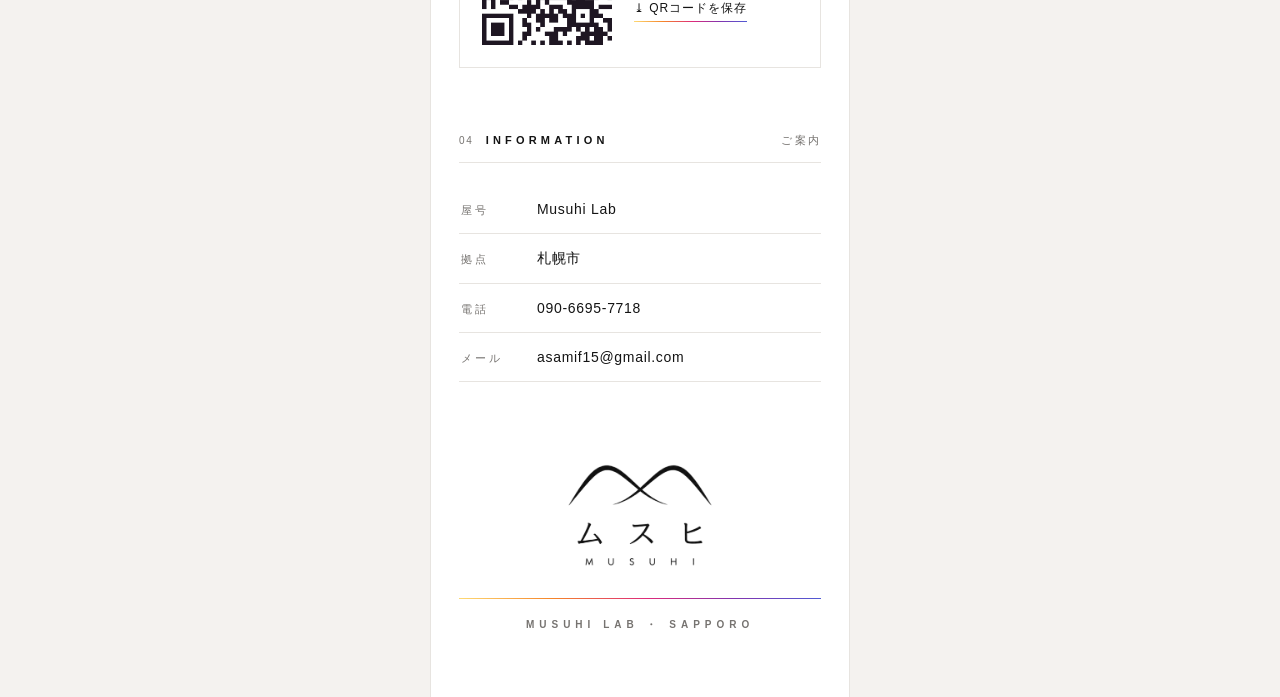
==== commit ed1dbafd: "変更: 制作実績セクションを削除（ロゴとHP制作の記載は維持） Co-authored-by: Cursor <cursoragent@cursor.com>" ====
--- a/index.html
+++ b/index.html
@@ -164,40 +164,6 @@
     background:var(--ig);
   }
 
-  /* ---------- works ---------- */
-  .works{ display:flex; flex-direction:column; gap:30px; }
-  .work{
-    display:block; text-decoration:none; color:var(--ink);
-  }
-  .work .shot{
-    display:block; width:100%; height:auto;
-    border:1px solid var(--hair);
-    transition:opacity .25s ease;
-  }
-  .work:hover .shot{ opacity:.85; }
-  .work .work-head{
-    margin-top:12px;
-    display:flex; align-items:baseline; justify-content:space-between; gap:12px;
-  }
-  .work .work-title{
-    font-size:14px; font-weight:600; letter-spacing:.05em;
-  }
-  .work .work-title::after{
-    content:"→"; font-weight:400; color:#a9a5a0;
-    margin-left:8px; font-size:13px;
-  }
-  .work .work-tag{
-    flex:none;
-    font-size:10px; letter-spacing:.18em; color:var(--sub);
-    text-transform:uppercase;
-  }
-  .work .work-note{
-    margin-top:6px;
-    font-family:var(--serif);
-    font-size:12.5px; line-height:1.9; letter-spacing:.05em;
-    color:var(--sub);
-  }
-
   /* ---------- actions ---------- */
   .actions{ display:flex; flex-direction:column; gap:10px; }
   .btn{
@@ -300,7 +266,7 @@
   .d1{ animation-delay:.05s; } .d2{ animation-delay:.15s; }
   .d3{ animation-delay:.25s; } .d4{ animation-delay:.35s; }
   .d5{ animation-delay:.45s; } .d6{ animation-delay:.55s; }
-  .d7{ animation-delay:.65s; } .d8{ animation-delay:.75s; }
+  .d7{ animation-delay:.65s; }
   @media (prefers-reduced-motion: reduce){
     *,*::before,*::after{ animation:none !important; transition:none !important; }
   }
@@ -350,44 +316,14 @@
     </ul>
   </section>
 
-  <section class="section fade d5">
-    <h2 class="label"><span class="num">03</span><span class="en">Works</span><span class="ja">制作実績</span></h2>
-    <div class="works">
-      <a class="work" href="https://cerulean-hummingbird-59263c.netlify.app/" target="_blank" rel="noopener">
-        <img class="shot" src="assets/work_komorebi.jpg" alt="KOMOREBI COFFEE & DINING のサイト画面" width="1200" height="750" loading="lazy">
-        <div class="work-head">
-          <span class="work-title">KOMOREBI COFFEE &amp; DINING</span>
-          <span class="work-tag">店舗サイト</span>
-        </div>
-        <p class="work-note">時間帯別の導線と貸切・宴会プランで、来店と高単価の相談につなげる設計。</p>
-      </a>
-      <a class="work" href="https://fdaigakuprogress.com/" target="_blank" rel="noopener">
-        <img class="shot" src="assets/work_perfume.jpg" alt="モテ香水ラボのサイト画面" width="1200" height="750" loading="lazy">
-        <div class="work-head">
-          <span class="work-title">モテ香水ラボ</span>
-          <span class="work-tag">メディア</span>
-        </div>
-        <p class="work-note">記事100本規模で実運用中のオウンドメディア。公開から運用まで一貫して担当。</p>
-      </a>
-      <a class="work" href="https://ferrari-488-site.vercel.app/" target="_blank" rel="noopener">
-        <img class="shot" src="assets/work_ferrari.jpg" alt="Ferrari 488 特設サイトの画面" width="1200" height="750" loading="lazy">
-        <div class="work-head">
-          <span class="work-title">Ferrari 488 特設サイト</span>
-          <span class="work-tag">ブランドLP</span>
-        </div>
-        <p class="work-note">大きな写真とアニメーションで世界観を伝える、表現力の上限を示すデモ。</p>
-      </a>
-    </div>
-  </section>
-
-  <section class="section actions fade d6">
+  <section class="section actions fade d5">
     <a class="btn btn-primary" href="https://www.instagram.com/iiis_poooooh/" target="_blank" rel="noopener"><span>Instagramを見る</span></a>
     <a class="btn btn-line" href="mailto:asamif15@gmail.com"><span>✉ メール</span></a>
     <a class="btn btn-line" id="save-vcard" href="#" download="fumiaki-asami-musuhi-lab.vcf"><span>＋ 連絡先に保存</span></a>
   </section>
 
-  <section class="section fade d7">
-    <h2 class="label"><span class="num">04</span><span class="en">QR Code</span><span class="ja">Instagram</span></h2>
+  <section class="section fade d6">
+    <h2 class="label"><span class="num">03</span><span class="en">QR Code</span><span class="ja">Instagram</span></h2>
     <div class="qr-box">
       <img id="qr-img" src="[data-uri]" alt="Instagram QRコード" width="130" height="130">
       <div class="qr-text">
@@ -397,8 +333,8 @@
     </div>
   </section>
 
-  <section class="section fade d8">
-    <h2 class="label"><span class="num">05</span><span class="en">Information</span><span class="ja">ご案内</span></h2>
+  <section class="section fade d7">
+    <h2 class="label"><span class="num">04</span><span class="en">Information</span><span class="ja">ご案内</span></h2>
     <dl class="info">
       <div class="row"><dt>屋号</dt><dd>Musuhi Lab</dd></div>
       <div class="row"><dt>拠点</dt><dd>札幌市</dd></div>
@@ -407,7 +343,7 @@
     </dl>
   </section>
 
-  <footer class="footer fade d8">
+  <footer class="footer fade d7">
     <img class="footer-logo" src="assets/logo.png" alt="" aria-hidden="true" width="720" height="509" loading="lazy">
     <span class="rule-grad-full" aria-hidden="true"></span>
     <p>MUSUHI LAB ・ SAPPORO</p>
